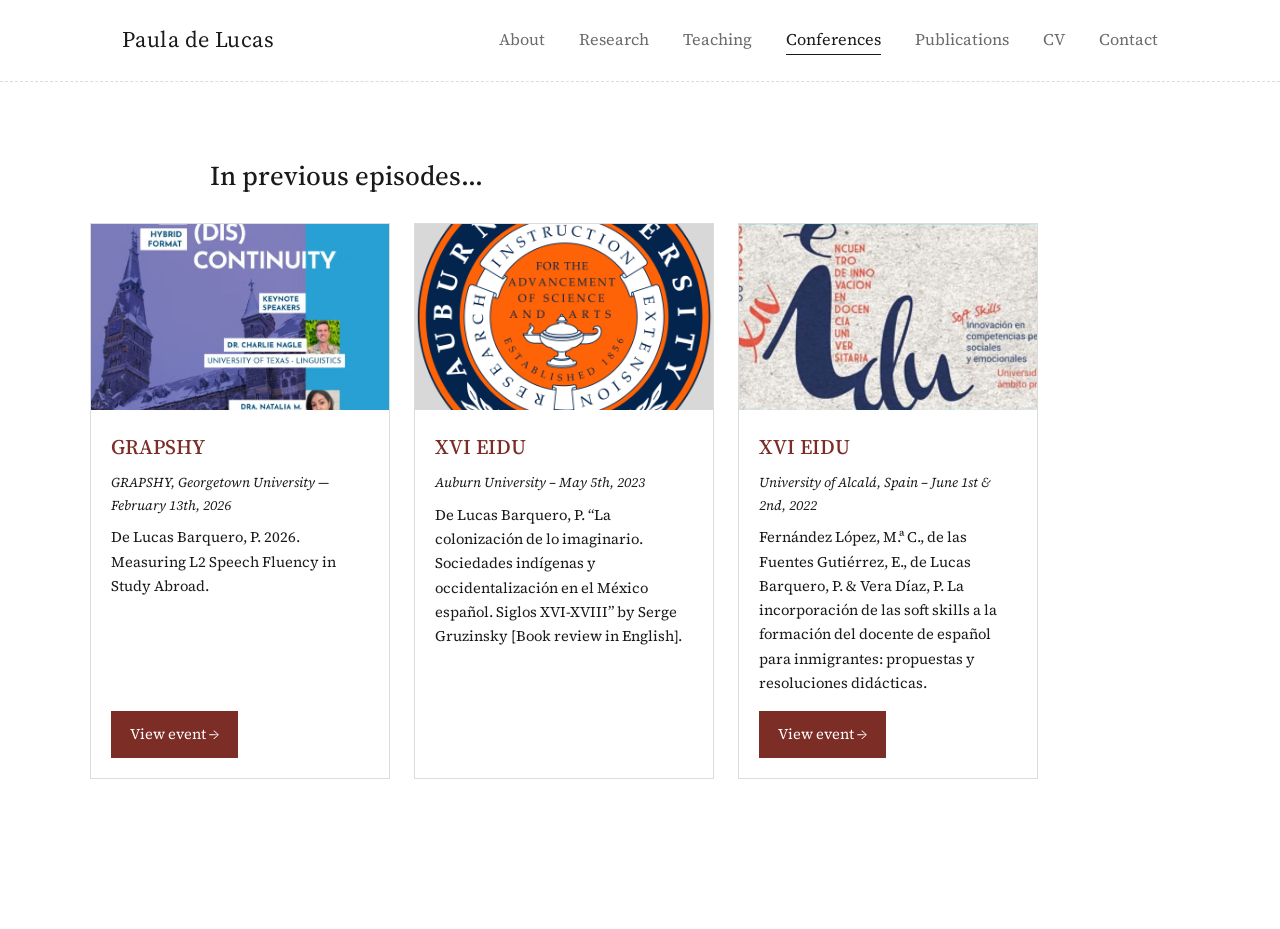
==== conferences.html @ c3eafab4 "Update conferences.html" ====
<!DOCTYPE html>
<html lang="es">
<head>
<meta charset="UTF-8">
<meta name="viewport" content="width=device-width, initial-scale=1.0">
<title>Conferences — Paula de Lucas</title>
<link rel="preconnect" href="https://fonts.googleapis.com">
<link rel="preconnect" href="https://fonts.gstatic.com" crossorigin>
<link href="https://fonts.googleapis.com/css2?family=Source+Serif+4:ital,wght@0,400;0,500;0,600;1,400&display=swap" rel="stylesheet">
<link rel="stylesheet" href="style.css">
</head>
<body>

<header class="topbar">
  <div class="topbar-inner">
    <a href="index.html" class="brand">Paula de Lucas</a>
    <nav class="nav">
      <a href="index.html">About</a>
      <a href="research.html">Research</a>
      <a href="teaching.html">Teaching</a>
      <a href="conferences.html" class="active">Conferences</a>
      <a href="publications.html">Publications</a>
      <a href="cv.html">CV</a>
      <a href="contact.html">Contact</a>
    </nav>
    <button class="nav-toggle" aria-label="Abrir menú" aria-expanded="false">
      <span></span><span></span><span></span>
    </button>
  </div>
</header>

<main>
    <section class="section conferences">
    <h2>In previous episodes...</h2>
    <div class="gallery">

      <article class="gallery-card">
        <div class="gallery-image">
          <img src="images/2026-GRAPSHY.png" alt="2026-GRAPSHY">
        </div>
        <div class="gallery-body">
          <h3>GRAPSHY</h3>
          <p class="gallery-subtitle">GRAPSHY, Georgetown University — February 13th, 2026</p>
          <p class="gallery-desc">
            De Lucas Barquero, P. 2026. Measuring L2 Speech Fluency in Study Abroad.
          </p>
          <a class="btn" href="2026-GRAPSHY.html">View event →</a>
        </div>
      </article>

      <article class="gallery-card">
        <div class="gallery-image">
          <img src="images/2023-WLLC.png" alt="2023-WLLC">
        </div>
        <div class="gallery-body">
          <h3>XVI EIDU</h3>
          <p class="gallery-subtitle">Auburn University – May 5th, 2023</p>
          <p class="gallery-desc">
            De Lucas Barquero, P. “La colonización de lo imaginario. Sociedades indígenas y occidentalización en el México español. Siglos XVI-XVIII” by Serge Gruzinsky [Book review in English].
          </p>
        </div>
      </article>

      <article class="gallery-card">
        <div class="gallery-image">
          <img src="images/2022-EIDU.png" alt="2022-EIDU">
        </div>
        <div class="gallery-body">
          <h3>XVI EIDU</h3>
          <p class="gallery-subtitle">University of Alcalá, Spain – June 1st & 2nd, 2022</p>
          <p class="gallery-desc">
            Fernández López, M.ª C., de las Fuentes Gutiérrez, E., de Lucas Barquero, P. & Vera Díaz, P. La incorporación de las soft skills a la formación del docente de español para inmigrantes: propuestas y resoluciones didácticas.
          </p>
          <a class="btn" href="2022-EIDU.html">View event →</a>
        </div>
      </article>

    </div>
  </section>
</main>

<footer class="footer">
  <span id="last-updated"></span>
</footer>

<script src="script.js"></script>
</body>
</html>
---- style.css ----
:root {
  --ink: #1a1a1a;
  --muted: #6b6b6b;
  --line: #dcdcdc;
  --bg: #ffffff;
  --accent: #7b2d26;
  --max-width: 860px;
}

* { box-sizing: border-box; }

html { scroll-behavior: smooth; }

body {
  margin: 0;
  background: var(--bg);
  color: var(--ink);
  font-family: "Source Serif 4", Georgia, "Times New Roman", serif;
  line-height: 1.65;
  -webkit-font-smoothing: antialiased;
}

a {
  color: inherit;
  text-decoration: none;
}

/* ---------- Top bar ---------- */

.topbar {
  position: sticky;
  top: 0;
  background: var(--bg);
  z-index: 10;
  border-bottom: 1px dashed var(--line);
}

.topbar-inner {
  max-width: 1100px;
  margin: 0 auto;
  padding: 22px 32px;
  display: flex;
  align-items: center;
  justify-content: space-between;
}

.brand {
  font-size: 1.4rem;
  letter-spacing: 0.02em;
}

.nav {
  display: flex;
  gap: 34px;
}

.nav a {
  color: var(--muted);
  font-size: 1.02rem;
  padding-bottom: 2px;
  border-bottom: 1px solid transparent;
  transition: color 0.15s ease, border-color 0.15s ease;
}

.nav a:hover,
.nav a:focus-visible,
.nav a.active {
  color: var(--ink);
  border-color: var(--ink);
}

.nav-toggle {
  display: none;
  flex-direction: column;
  gap: 5px;
  background: none;
  border: none;
  cursor: pointer;
  padding: 4px;
}

.nav-toggle span {
  width: 22px;
  height: 1.5px;
  background: var(--ink);
}

/* ---------- Sections ---------- */

.section {
  max-width: var(--max-width);
  margin: 0 auto;
  padding: 72px 32px;
  border-bottom: 1px dashed var(--line);
}

.section:last-of-type {
  border-bottom: none;
}

.section h2 {
  font-size: 1.7rem;
  font-weight: 500;
  margin: 0 0 24px;
}

.section p {
  color: var(--ink);
  max-width: 68ch;
}

/* About */

.about-grid {
  display: grid;
  grid-template-columns: 180px 1fr;
  gap: 40px;
  align-items: center;
}

.portrait {
  width: 180px;
  height: 180px;
  background: linear-gradient(160deg, #e4e4e4, #cfcfcf);
  object-fit: cover;
  display: block;
}

.about-text h1 {
  font-size: 2.1rem;
  font-weight: 500;
  margin: 0 0 6px;
}

.role {
  color: var(--muted);
  font-style: italic;
  margin-top: 0;
  margin-bottom: 20px;
}

/* Research */

.research {
  max-width: none;
  padding-left: 32px;
  padding-right: 32px;
}

.research h2,
.research > p {
  max-width: var(--max-width);
  margin-left: auto;
  margin-right: auto;
}

.cards {
  display: grid;
  gap: 32px;
  margin-top: 40px;
}

.card {
   grid-template-columns: repeat(2, 1fr);
  border-top: 2px solid var(--accent);
  padding-top: 18px;
}

.card h3 {
   grid-template-columns: repeat(2, 1fr);
  font-size: 1.15rem;
  font-weight: 600;
  color: var(--accent);
  margin: 0 0 10px;
}

.card p {
  color: var(--ink);
  font-size: 1rem;
}

.card em {
  font-style: italic;
}

/* Lists (teaching, conferences, publications) */

.list {
  list-style: none;
  margin: 0;
  padding: 0;
}

.list li {
  display: flex;
  flex-direction: column;
  padding: 18px 0;
  border-top: 1px solid var(--line);
}

.list li:last-child {
  border-bottom: 1px solid var(--line);
}

.list-title {
  font-size: 1.05rem;
}

.list-meta {
  color: var(--muted);
  font-size: 0.92rem;
  margin-top: 4px;
}

.list.numbered {
  counter-reset: pub;
}

.list.numbered li {
  padding-left: 34px;
  position: relative;
}

.list.numbered li::before {
  counter-increment: pub;
  content: "[" counter(pub) "]";
  position: absolute;
  left: 0;
  color: var(--muted);
  font-size: 0.9rem;
}

/* Conferences gallery */

.conferences {
  max-width: none;
  padding-left: 32px;
  padding-right: 32px;
}

.conferences h2 {
  max-width: var(--max-width);
  margin-left: auto;
  margin-right: auto;
}

.gallery {
  display: flex;
  gap: 24px;
  overflow-x: auto;
  scroll-snap-type: x proximity;
  padding-bottom: 16px;
  max-width: 1100px;
  margin: 0 auto;
  scrollbar-color: var(--line) transparent;
}

.gallery::-webkit-scrollbar {
  height: 6px;
}

.gallery::-webkit-scrollbar-thumb {
  background: var(--line);
}

.gallery-card {
  flex: 0 0 300px;
  scroll-snap-align: start;
  border: 1px solid var(--line);
  display: flex;
  flex-direction: column;
  background: var(--bg);
}

.gallery-image {
  width: 100%;
  aspect-ratio: 16 / 10;
  background: #d8d8d8;
  overflow: hidden;
}

.gallery-image img {
  width: 100%;
  height: 100%;
  object-fit: cover;
  display: block;
}

.gallery-body {
  padding: 20px;
  display: flex;
  flex-direction: column;
  gap: 8px;
  flex: 1;
}

.gallery-body h3 {
  font-size: 1.3rem;
  font-weight: 500;
  color: var(--accent);
  margin: 0;
}

.gallery-subtitle {
  color: var(--muted);
  font-size: 0.85rem;
  font-style: italic;
  margin: 0;
}

.gallery-desc {
  font-size: 0.92rem;
  color: var(--ink);
  margin: 0;
  flex: 1;
}

.btn {
  align-self: flex-start;
  background: var(--accent);
  color: #ffffff;
  padding: 10px 18px;
  font-size: 0.92rem;
  margin-top: 8px;
  border: 1px solid var(--accent);
  transition: background 0.15s ease, color 0.15s ease;
}

.btn:hover,
.btn:focus-visible {
  background: #5f221c;
}

/* CV */

.cv-link {
  display: inline-block;
  margin-top: 8px;
  border-bottom: 1px solid var(--ink);
  padding-bottom: 2px;
}

.find-me {
  display: flex;
  align-items: center;
  flex-wrap: wrap;
  gap: 20px;
  margin-top: 48px;
}

.find-me-label {
  color: var(--accent);
  font-size: 1.1rem;
}

.find-me-buttons {
  display: flex;
  flex-wrap: wrap;
  gap: 16px;
}

.btn-pill {
  background: var(--accent);
  color: #ffffff;
  padding: 12px 22px;
  border-radius: 6px;
  font-size: 0.95rem;
  border: 1px solid var(--accent);
  transition: background 0.15s ease;
}

.btn-pill:hover,
.btn-pill:focus-visible {
  background: #5f221c;
}

/* Contact */

.contact p {
  margin-bottom: 18px;
}

/* Contact */
 
.contact p {
  margin-bottom: 18px;
}
 
/* Contact form */
 
.contact-form {
  display: flex;
  flex-direction: column;
  gap: 20px;
  max-width: 520px;
  margin-top: 44px;
}
 
.contact-form .field {
  display: flex;
  flex-direction: column;
  gap: 6px;
}
 
.contact-form label {
  font-size: 0.9rem;
  color: var(--muted);
}
 
.contact-form input,
.contact-form textarea {
  width: 100%;
  font-family: inherit;
  font-size: 1.1rem;
  padding: 16px 18px;
  border: 1px solid var(--line);
  background: var(--bg);
  color: var(--ink);
}
 
.contact-form textarea {
  resize: vertical;
  min-height: 220px;
}
 
.contact-form input:focus,
.contact-form textarea:focus {
  outline: 2px solid var(--accent);
  outline-offset: 1px;
  border-color: var(--accent);
}
 
.contact-form button {
  align-self: flex-start;
  border: none;
  cursor: pointer;
  font-family: inherit;
}

/* ---------- Footer / date bar ---------- */

.footer {
  text-align: center;
  padding: 22px 32px 40px;
  color: var(--muted);
  font-size: 0.88rem;
}

/* ---------- Responsive ---------- */

@media (max-width: 720px) {
  .nav {
    position: absolute;
    top: 100%;
    left: 0;
    right: 0;
    background: var(--bg);
    border-bottom: 1px dashed var(--line);
    flex-direction: column;
    gap: 0;
    display: none;
  }

  .nav.open {
    display: flex;
  }

  .nav a {
    padding: 14px 32px;
    border-bottom: 1px solid var(--line);
  }

  .nav-toggle {
    display: flex;
  }

  .about-grid {
    grid-template-columns: 1fr;
  }

  .portrait {
    width: 120px;
    height: 120px;
  }

  .cards {
    grid-template-columns: 1fr;
    gap: 24px;
  }
}

@media (prefers-reduced-motion: reduce) {
  html { scroll-behavior: auto; }
}
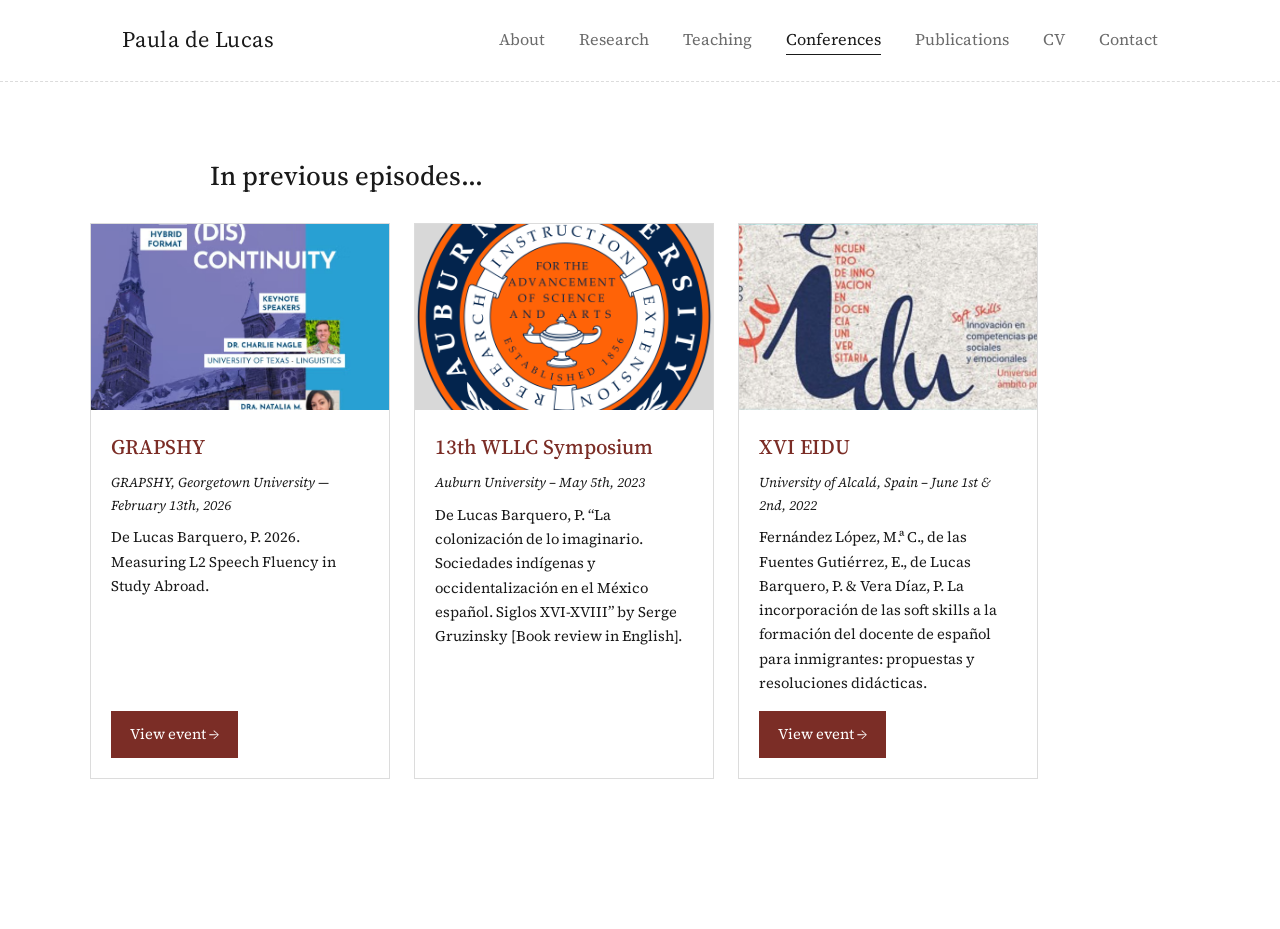
==== commit 83c8810c: "Update symposium title in conferences.html" ====
--- a/conferences.html
+++ b/conferences.html
@@ -44,7 +44,7 @@
           <p class="gallery-desc">
             De Lucas Barquero, P. 2026. Measuring L2 Speech Fluency in Study Abroad.
           </p>
-          <a class="btn" href="2026-GRAPSHY.html">View event →</a>
+          <a class="btn" href="https://spanport.georgetown.edu/graduate-spanish-and-portuguese-student-organization-gspso/graphsy/graphsy-2026/">View event →</a>
         </div>
       </article>
 
@@ -53,7 +53,7 @@
           <img src="images/2023-WLLC.png" alt="2023-WLLC">
         </div>
         <div class="gallery-body">
-          <h3>XVI EIDU</h3>
+          <h3>13th WLLC Symposium</h3>
           <p class="gallery-subtitle">Auburn University – May 5th, 2023</p>
           <p class="gallery-desc">
             De Lucas Barquero, P. “La colonización de lo imaginario. Sociedades indígenas y occidentalización en el México español. Siglos XVI-XVIII” by Serge Gruzinsky [Book review in English].
@@ -71,7 +71,7 @@
           <p class="gallery-desc">
             Fernández López, M.ª C., de las Fuentes Gutiérrez, E., de Lucas Barquero, P. & Vera Díaz, P. La incorporación de las soft skills a la formación del docente de español para inmigrantes: propuestas y resoluciones didácticas.
           </p>
-          <a class="btn" href="2022-EIDU.html">View event →</a>
+          <a class="btn" href="https://www.youtube.com/watch?v=8My4E_zWdJ4">View event →</a>
         </div>
       </article>
 
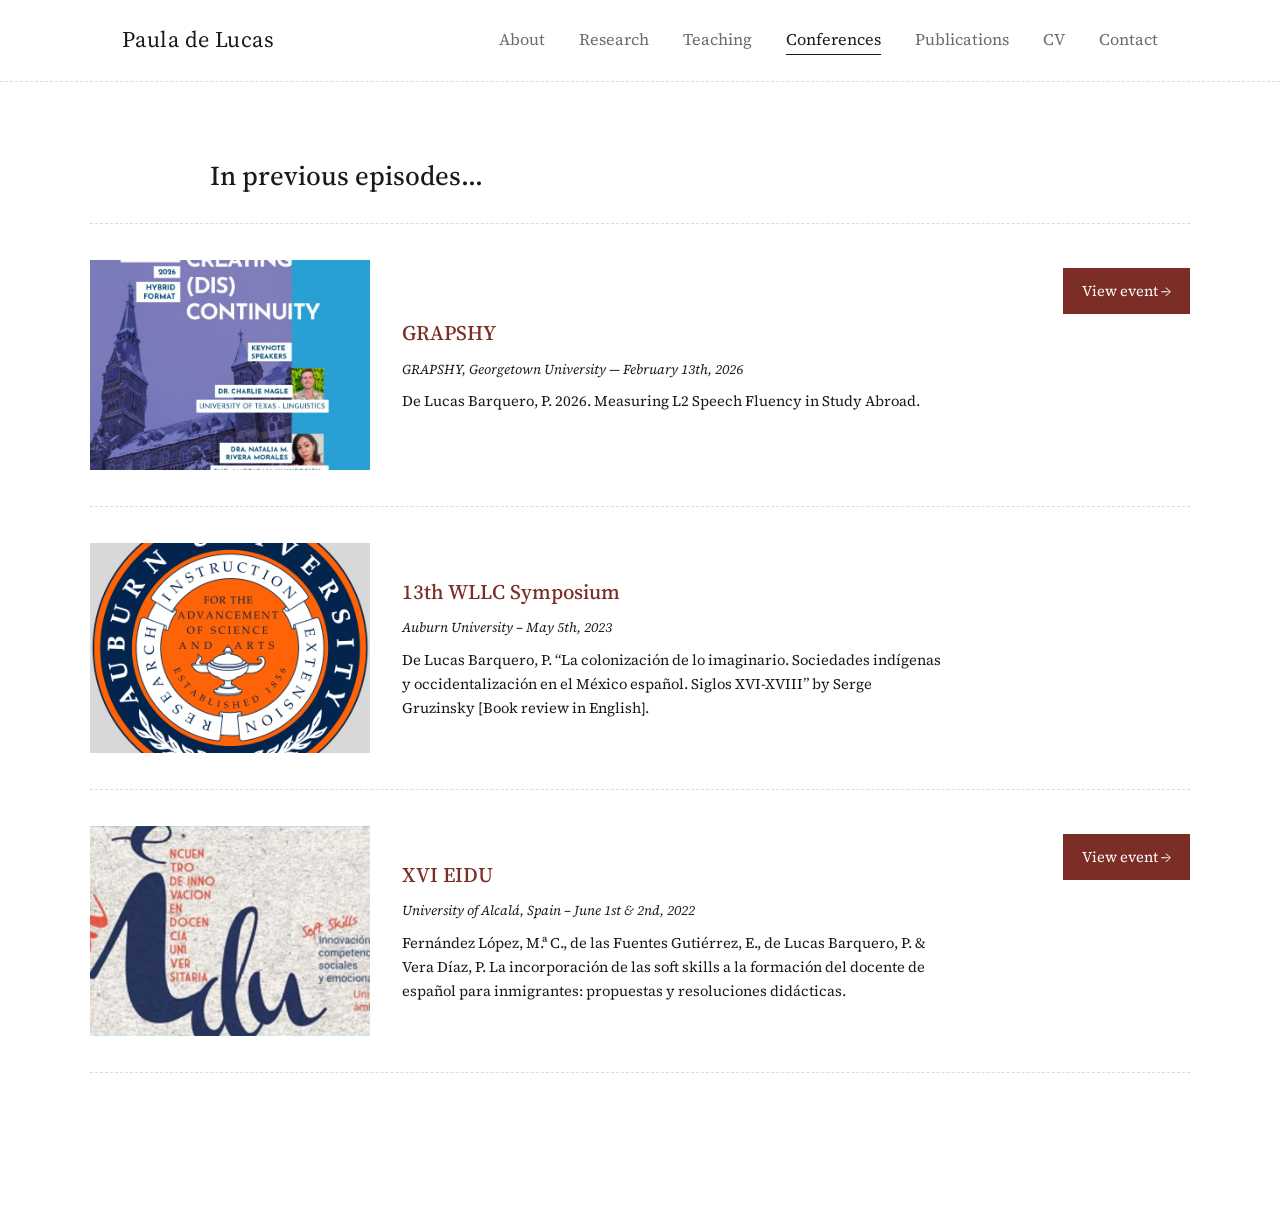
==== commit e6d64553: "Update conferences.html" ====
--- a/conferences.html
+++ b/conferences.html
@@ -44,8 +44,8 @@
           <p class="gallery-desc">
             De Lucas Barquero, P. 2026. Measuring L2 Speech Fluency in Study Abroad.
           </p>
-          <a class="btn" href="https://spanport.georgetown.edu/graduate-spanish-and-portuguese-student-organization-gspso/graphsy/graphsy-2026/">View event →</a>
         </div>
+        <a class="btn" href="https://spanport.georgetown.edu/graduate-spanish-and-portuguese-student-organization-gspso/graphsy/graphsy-2026/">View event →</a>
       </article>
 
       <article class="gallery-card">
@@ -71,8 +71,8 @@
           <p class="gallery-desc">
             Fernández López, M.ª C., de las Fuentes Gutiérrez, E., de Lucas Barquero, P. & Vera Díaz, P. La incorporación de las soft skills a la formación del docente de español para inmigrantes: propuestas y resoluciones didácticas.
           </p>
-          <a class="btn" href="https://www.youtube.com/watch?v=8My4E_zWdJ4">View event →</a>
         </div>
+        <a class="btn" href="https://www.youtube.com/watch?v=8My4E_zWdJ4">View event →</a>
       </article>
 
     </div>
--- a/style.css
+++ b/style.css
@@ -113,17 +113,30 @@
 
 .about-grid {
   display: grid;
-  grid-template-columns: 180px 1fr;
+  grid-template-columns: 260px 1fr;
   gap: 40px;
   align-items: center;
 }
 
 .portrait {
-  width: 180px;
-  height: 180px;
+  width: 240px;
+  height: 240px;
   background: linear-gradient(160deg, #e4e4e4, #cfcfcf);
   object-fit: cover;
   display: block;
+}
+
+.portrait-container {
+  display: inline-block; /* O el ancho que necesites */
+  margin: 0;
+}
+
+.portrait-container figcaption {
+  font-size: 14px;
+  margin-top: 8px;
+  color: var(--muted);
+  font-style: italic;
+  text-align: center; /* Opcional para centrar el pie de foto */
 }
 
 .about-text h1 {
@@ -155,15 +168,20 @@
 }
 
 .cards {
+  grid-template-columns: repeat(2, 1fr);
   display: grid;
   gap: 32px;
   margin-top: 40px;
+  padding-left: 32px;
+  padding-right: 32px;
 }
 
 .card {
    grid-template-columns: repeat(2, 1fr);
   border-top: 2px solid var(--accent);
   padding-top: 18px;
+  padding-left: 32px;
+  padding-right: 32px;
 }
 
 .card h3 {
@@ -172,6 +190,8 @@
   font-weight: 600;
   color: var(--accent);
   margin: 0 0 10px;
+  padding-left: 32px;
+  padding-right: 32px;
 }
 
 .card p {
@@ -232,91 +252,89 @@
 
 /* Conferences gallery */
 
+/* Conferences gallery */
+ 
 .conferences {
   max-width: none;
   padding-left: 32px;
   padding-right: 32px;
 }
-
+ 
 .conferences h2 {
   max-width: var(--max-width);
   margin-left: auto;
   margin-right: auto;
 }
-
+ 
 .gallery {
   display: flex;
-  gap: 24px;
-  overflow-x: auto;
-  scroll-snap-type: x proximity;
-  padding-bottom: 16px;
+  flex-direction: column;
   max-width: 1100px;
   margin: 0 auto;
-  scrollbar-color: var(--line) transparent;
-}
-
-.gallery::-webkit-scrollbar {
-  height: 6px;
-}
-
-.gallery::-webkit-scrollbar-thumb {
-  background: var(--line);
-}
-
+}
+ 
 .gallery-card {
-  flex: 0 0 300px;
-  scroll-snap-align: start;
-  border: 1px solid var(--line);
-  display: flex;
-  flex-direction: column;
+  display: grid;
+  grid-template-columns: 280px 1fr 180px;
+  gap: 32px;
+  align-items: center;
+  padding: 36px 0;
+  border-top: 1px dashed var(--line);
   background: var(--bg);
 }
-
+ 
+.gallery-card .btn {
+  justify-self: end;
+}
+ 
+.gallery:last-child .gallery-card:last-child,
+.gallery-card:last-child {
+  border-bottom: 1px dashed var(--line);
+}
+ 
 .gallery-image {
   width: 100%;
-  aspect-ratio: 16 / 10;
+  aspect-ratio: 4 / 3;
   background: #d8d8d8;
   overflow: hidden;
 }
-
+ 
 .gallery-image img {
   width: 100%;
   height: 100%;
   object-fit: cover;
   display: block;
 }
-
+ 
 .gallery-body {
-  padding: 20px;
   display: flex;
   flex-direction: column;
   gap: 8px;
-  flex: 1;
-}
-
+}
+ 
 .gallery-body h3 {
   font-size: 1.3rem;
   font-weight: 500;
   color: var(--accent);
   margin: 0;
 }
-
+ 
 .gallery-subtitle {
   color: var(--muted);
   font-size: 0.85rem;
   font-style: italic;
   margin: 0;
 }
-
+ 
 .gallery-desc {
   font-size: 0.92rem;
   color: var(--ink);
   margin: 0;
-  flex: 1;
-}
-
+}
+ 
 .btn {
   align-self: flex-start;
+ 
   background: var(--accent);
   color: #ffffff;
   padding: 10px 18px;
@@ -325,7 +343,7 @@
   border: 1px solid var(--accent);
   transition: background 0.15s ease, color 0.15s ease;
 }
-
+ 
 .btn:hover,
 .btn:focus-visible {
   background: #5f221c;
@@ -386,56 +404,6 @@
   margin-bottom: 18px;
 }
  
-/* Contact form */
- 
-.contact-form {
-  display: flex;
-  flex-direction: column;
-  gap: 20px;
-  max-width: 520px;
-  margin-top: 44px;
-}
- 
-.contact-form .field {
-  display: flex;
-  flex-direction: column;
-  gap: 6px;
-}
- 
-.contact-form label {
-  font-size: 0.9rem;
-  color: var(--muted);
-}
- 
-.contact-form input,
-.contact-form textarea {
-  width: 100%;
-  font-family: inherit;
-  font-size: 1.1rem;
-  padding: 16px 18px;
-  border: 1px solid var(--line);
-  background: var(--bg);
-  color: var(--ink);
-}
- 
-.contact-form textarea {
-  resize: vertical;
-  min-height: 220px;
-}
- 
-.contact-form input:focus,
-.contact-form textarea:focus {
-  outline: 2px solid var(--accent);
-  outline-offset: 1px;
-  border-color: var(--accent);
-}
- 
-.contact-form button {
-  align-self: flex-start;
-  border: none;
-  cursor: pointer;
-  font-family: inherit;
-}
 
 /* ---------- Footer / date bar ---------- */
 
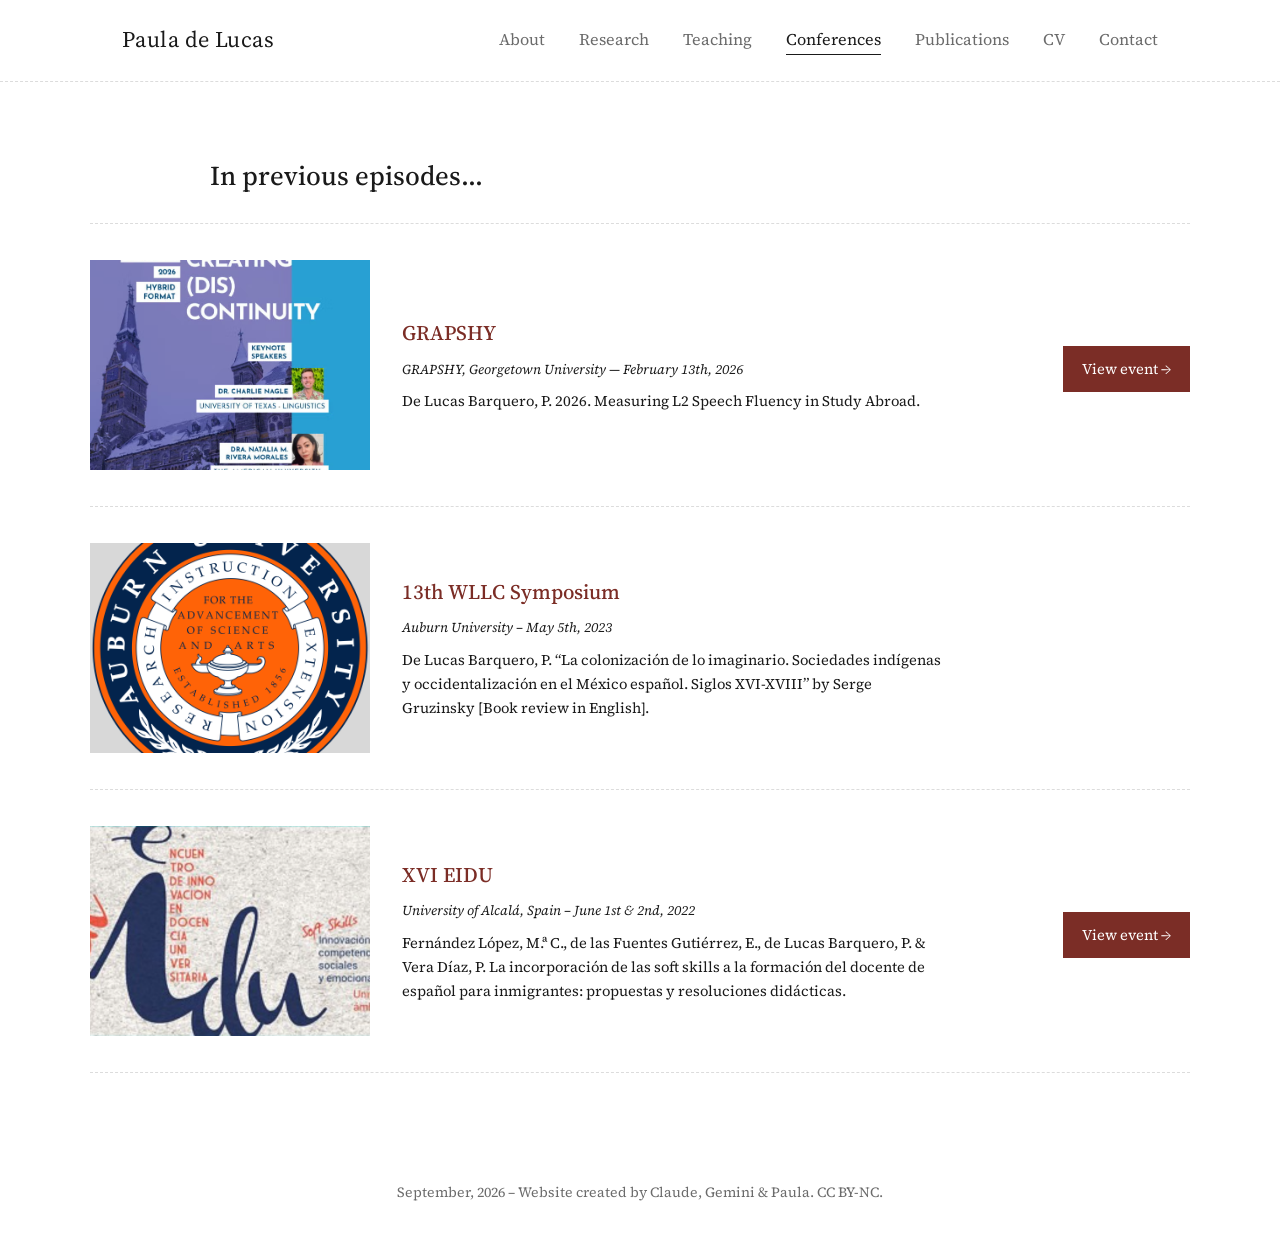
==== commit ddeb2ad7: "Update footer with website creation details" ====
--- a/conferences.html
+++ b/conferences.html
@@ -80,7 +80,7 @@
 </main>
 
 <footer class="footer">
-  <span id="last-updated"></span>
+  <p>September, 2026 – Website created by Claude, Gemini &amp; Paula. CC BY-NC.</p>
 </footer>
 
 <script src="script.js"></script>
--- a/style.css
+++ b/style.css
@@ -251,8 +251,6 @@
 }
 
 /* Conferences gallery */
-
-/* Conferences gallery */
  
 .conferences {
   max-width: none;
@@ -283,8 +281,9 @@
   background: var(--bg);
 }
  
-.gallery-card .btn {
+  .gallery-card .btn {
   justify-self: end;
+  align-self: center;   /* centrado verticalmente */
 }
  
 .gallery:last-child .gallery-card:last-child,
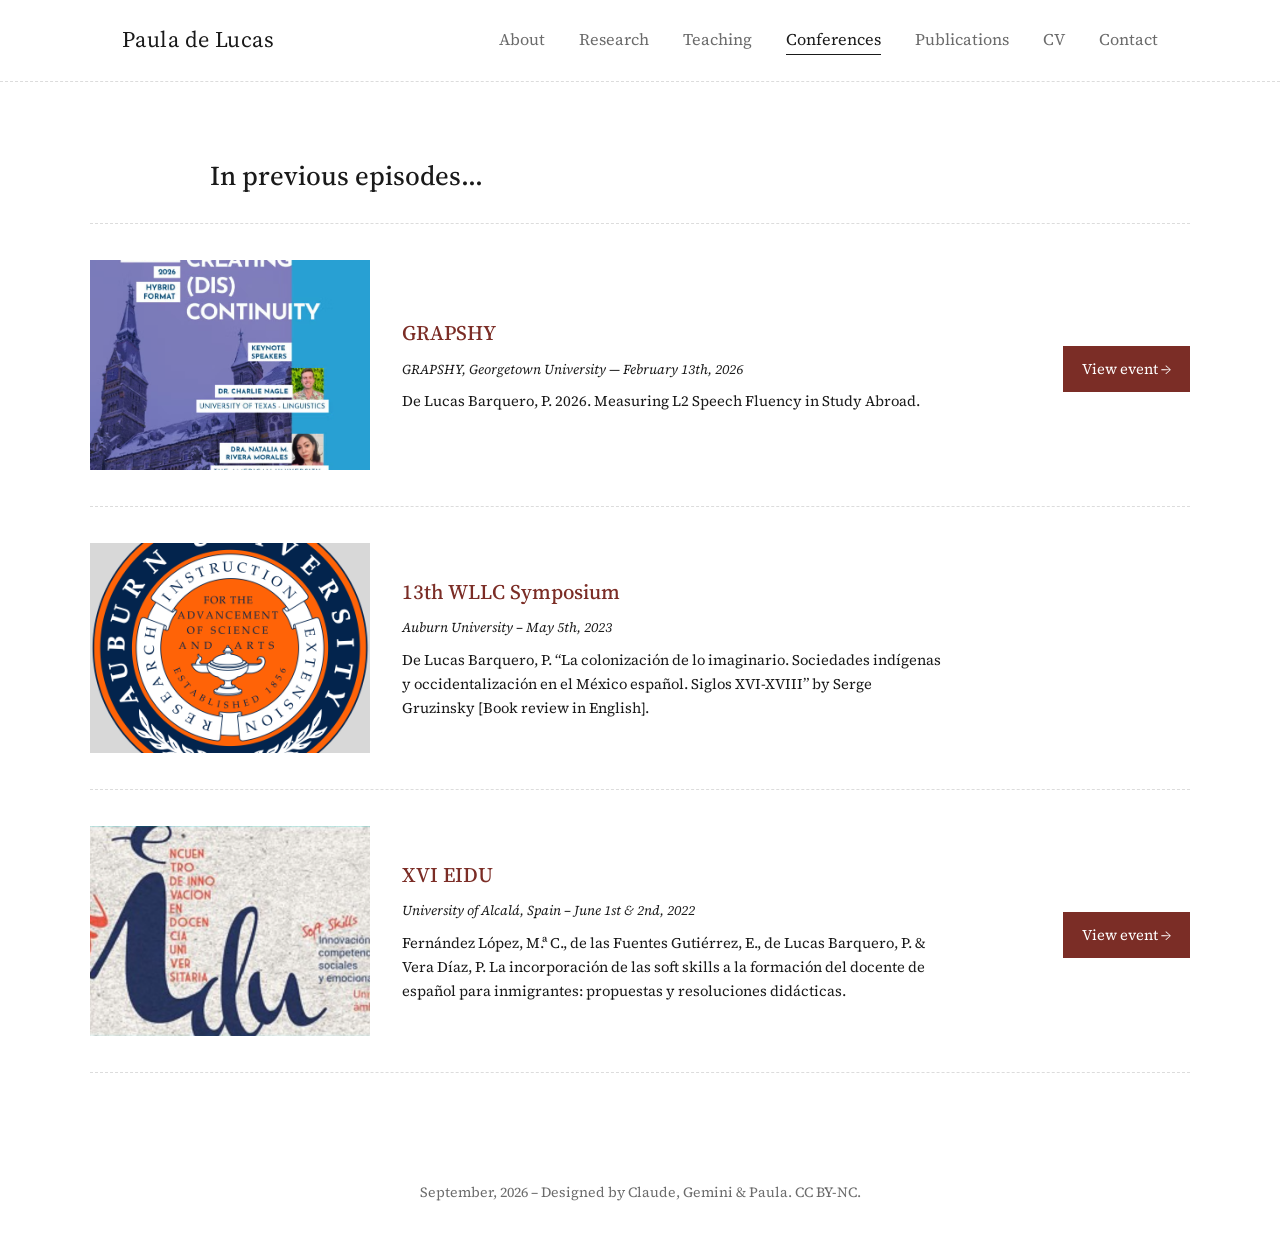
==== commit c5cff073: "Update footer text from 'created' to 'designed'" ====
--- a/conferences.html
+++ b/conferences.html
@@ -80,7 +80,7 @@
 </main>
 
 <footer class="footer">
-  <p>September, 2026 – Website created by Claude, Gemini &amp; Paula. CC BY-NC.</p>
+  <p>September, 2026 – Designed by Claude, Gemini &amp; Paula. CC BY-NC.</p>
 </footer>
 
 <script src="script.js"></script>
